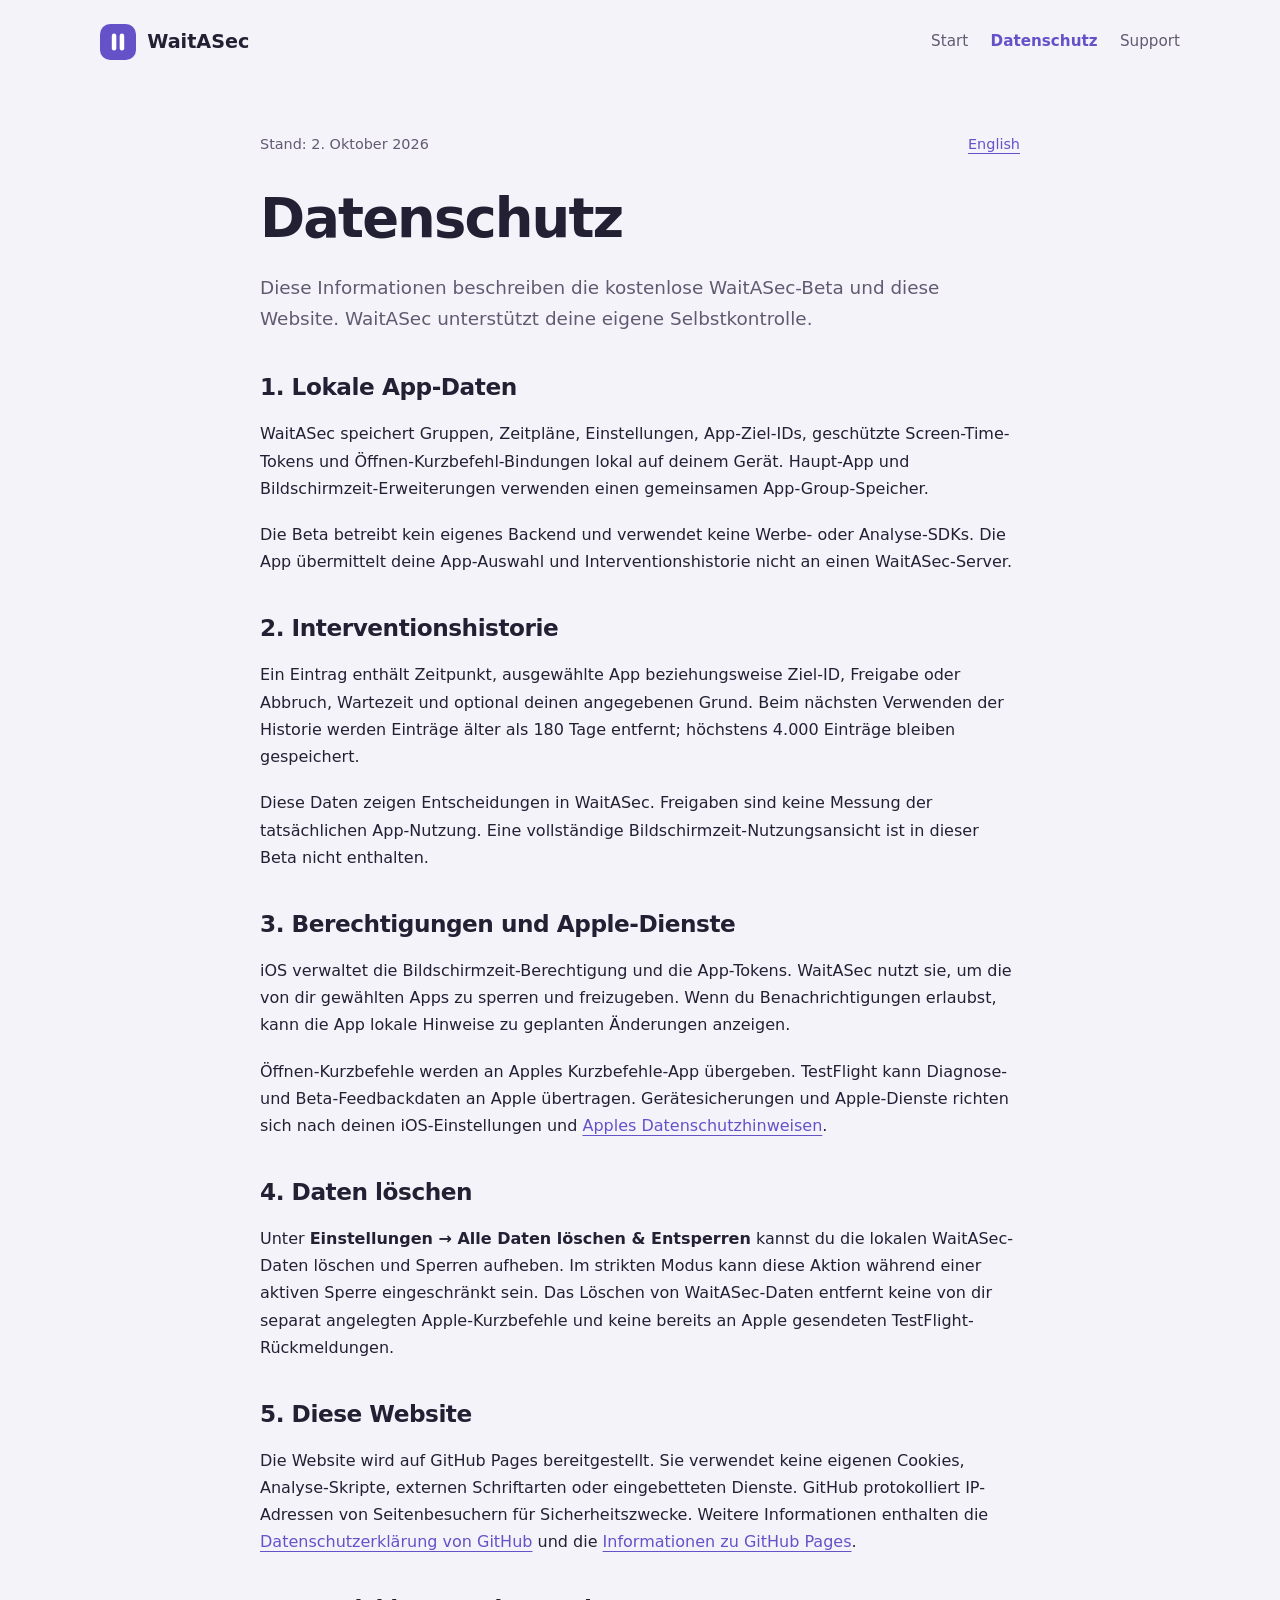
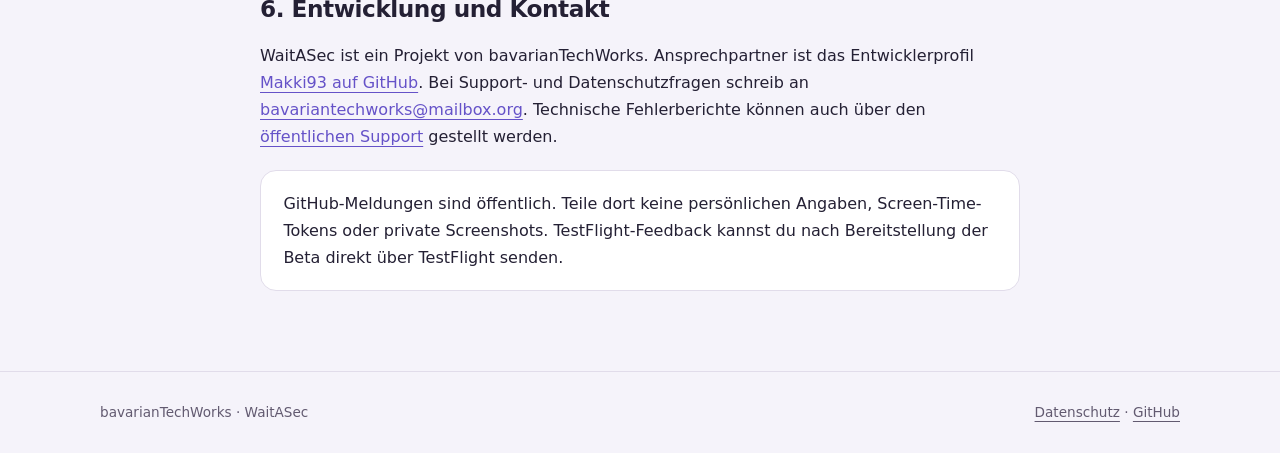
==== privacy/index.html @ 12e929c7 "Publish WaitASec website and bilingual privacy information" ====
<!doctype html><html lang="de"><head><meta charset="utf-8"><meta name="viewport" content="width=device-width,initial-scale=1"><meta name="description" content="Datenschutz der WaitASec-Beta: lokale Daten, Interventionshistorie, Apple-Dienste und GitHub Pages."><meta name="theme-color" content="#6552c8"><title>WaitASec — Datenschutz</title><link rel="icon" href="../icon.svg" type="image/svg+xml"><link rel="stylesheet" href="../style.css"></head><body><a class="skip" href="#main">Zum Inhalt</a><header class="container header"><a class="brand" href="../"><img src="../icon.svg" alt="" width="36" height="36">WaitASec</a><nav aria-label="Hauptnavigation"><a href="../">Start</a><a href="./" aria-current="page">Datenschutz</a><a href="../#support">Support</a></nav></header><main id="main" class="container document"><div class="meta"><span>Stand: 2. Oktober 2026</span><a href="en/" lang="en" hreflang="en">English</a></div><h1>Datenschutz</h1><p class="intro">Diese Informationen beschreiben die kostenlose WaitASec-Beta und diese Website. WaitASec unterstützt deine eigene Selbstkontrolle.</p><h2>1. Lokale App-Daten</h2><p>WaitASec speichert Gruppen, Zeitpläne, Einstellungen, App-Ziel-IDs, geschützte Screen-Time-Tokens und Öffnen-Kurzbefehl-Bindungen lokal auf deinem Gerät. Haupt-App und Bildschirmzeit-Erweiterungen verwenden einen gemeinsamen App-Group-Speicher.</p><p>Die Beta betreibt kein eigenes Backend und verwendet keine Werbe- oder Analyse-SDKs. Die App übermittelt deine App-Auswahl und Interventionshistorie nicht an einen WaitASec-Server.</p><h2>2. Interventionshistorie</h2><p>Ein Eintrag enthält Zeitpunkt, ausgewählte App beziehungsweise Ziel-ID, Freigabe oder Abbruch, Wartezeit und optional deinen angegebenen Grund. Beim nächsten Verwenden der Historie werden Einträge älter als 180 Tage entfernt; höchstens 4.000 Einträge bleiben gespeichert.</p><p>Diese Daten zeigen Entscheidungen in WaitASec. Freigaben sind keine Messung der tatsächlichen App-Nutzung. Eine vollständige Bildschirmzeit-Nutzungsansicht ist in dieser Beta nicht enthalten.</p><h2>3. Berechtigungen und Apple-Dienste</h2><p>iOS verwaltet die Bildschirmzeit-Berechtigung und die App-Tokens. WaitASec nutzt sie, um die von dir gewählten Apps zu sperren und freizugeben. Wenn du Benachrichtigungen erlaubst, kann die App lokale Hinweise zu geplanten Änderungen anzeigen.</p><p>Öffnen-Kurzbefehle werden an Apples Kurzbefehle-App übergeben. TestFlight kann Diagnose- und Beta-Feedbackdaten an Apple übertragen. Gerätesicherungen und Apple-Dienste richten sich nach deinen iOS-Einstellungen und <a href="https://www.apple.com/legal/privacy/de-ww/">Apples Datenschutzhinweisen</a>.</p><h2>4. Daten löschen</h2><p>Unter <strong>Einstellungen → Alle Daten löschen &amp; Entsperren</strong> kannst du die lokalen WaitASec-Daten löschen und Sperren aufheben. Im strikten Modus kann diese Aktion während einer aktiven Sperre eingeschränkt sein. Das Löschen von WaitASec-Daten entfernt keine von dir separat angelegten Apple-Kurzbefehle und keine bereits an Apple gesendeten TestFlight-Rückmeldungen.</p><h2>5. Diese Website</h2><p>Die Website wird auf GitHub Pages bereitgestellt. Sie verwendet keine eigenen Cookies, Analyse-Skripte, externen Schriftarten oder eingebetteten Dienste. GitHub protokolliert IP-Adressen von Seitenbesuchern für Sicherheitszwecke. Weitere Informationen enthalten die <a href="https://docs.github.com/en/site-policy/privacy-policies/github-general-privacy-statement">Datenschutzerklärung von GitHub</a> und die <a href="https://docs.github.com/en/pages/getting-started-with-github-pages/what-is-github-pages">Informationen zu GitHub Pages</a>.</p><h2>6. Entwicklung und Kontakt</h2><p>WaitASec ist ein Projekt von bavarianTechWorks. Ansprechpartner ist das Entwicklerprofil <a href="https://github.com/Makki93">Makki93 auf GitHub</a>. Bei Support- und Datenschutzfragen schreib an <a href="mailto:bavariantechworks@mailbox.org">bavariantechworks@mailbox.org</a>. Technische Fehlerberichte können auch über den <a href="https://github.com/Makki93/WaitASec-Info/issues">öffentlichen Support</a> gestellt werden.</p><div class="notice"><p>GitHub-Meldungen sind öffentlich. Teile dort keine persönlichen Angaben, Screen-Time-Tokens oder private Screenshots. TestFlight-Feedback kannst du nach Bereitstellung der Beta direkt über TestFlight senden.</p></div></main><footer><div class="container footer"><p>bavarianTechWorks · WaitASec</p><div><a href="../privacy/">Datenschutz</a> · <a href="https://github.com/Makki93/WaitASec-Info">GitHub</a></div></div></footer></body></html>
---- style.css ----
:root {color-scheme:light dark;--bg:#f5f3fa;--surface:#fff;--ink:#242034;--muted:#625a70;--accent:#6552c8;--line:#e1dcea;--mint:#337b65;--wash:#ede8fa;--mintwash:#e6f3ee;--shadow:0 24px 70px #3e2c7010;font-family:ui-sans-serif,system-ui,-apple-system,BlinkMacSystemFont,"Segoe UI",sans-serif}
*{box-sizing:border-box}html{scroll-padding-top:2rem}body{margin:0;background:var(--bg);color:var(--ink);font-size:1rem;line-height:1.7}a{color:var(--accent);text-underline-offset:4px}a:hover{text-decoration-thickness:2px}a:focus-visible,summary:focus-visible{outline:3px solid var(--mint);outline-offset:5px;border-radius:4px}h1,h2,h3,p{margin-top:0}h1,h2,h3{line-height:1.15;letter-spacing:-.035em}h1{font-size:clamp(2.7rem,6vw,4.8rem);font-weight:750;margin-bottom:1.3rem}h2{font-size:clamp(1.8rem,3.5vw,2.5rem)}h3{font-size:1.3rem}p{margin-bottom:1.2rem}.container{width:min(1080px,100% - 3rem);margin-inline:auto}.skip{position:absolute;left:1rem;top:-5rem;background:var(--surface);padding:.6rem 1rem;z-index:10}.skip:focus{top:1rem}.header{display:flex;align-items:center;justify-content:space-between;gap:1rem;padding-block:1.5rem}.brand{display:flex;align-items:center;gap:.7rem;text-decoration:none;color:var(--ink);font-size:1.2rem;font-weight:750}.brand img{width:36px;height:36px}nav{display:flex;flex-wrap:wrap;gap:1.4rem}nav a{font-size:.95rem;color:var(--muted);text-decoration:none}nav a[aria-current=page]{color:var(--accent);font-weight:650}.hero{display:grid;grid-template-columns:1.2fr 1fr;gap:4rem;align-items:center;padding-block:4rem 5rem}.eyebrow{display:inline-flex;align-items:center;gap:.5rem;color:var(--mint);font-size:.82rem;font-weight:650;letter-spacing:.07em;text-transform:uppercase;margin-bottom:1.4rem}.eyebrow:before{content:"";width:7px;height:7px;background:currentColor;border-radius:50%}.lead{font-size:1.15rem;color:var(--muted);max-width:36rem}.actions{display:flex;gap:.8rem;flex-wrap:wrap;margin-top:1.8rem}.button{display:inline-flex;align-items:center;justify-content:center;min-height:48px;padding:.65rem 1.2rem;text-decoration:none;font-weight:650;border-radius:14px;background:var(--accent);color:var(--surface);border:1px solid var(--accent)}.button.secondary{background:var(--surface);color:var(--ink);border-color:var(--line)}.art{position:relative;aspect-ratio:1;background:radial-gradient(ellipse at 70% 25%,var(--mintwash),transparent 60%),radial-gradient(ellipse at 30% 70%,var(--wash),transparent 70%);display:grid;place-items:center;border-radius:42%}.orb{position:relative;display:grid;place-items:center;width:68%;aspect-ratio:1;border:1px solid var(--line);border-radius:50%;background:var(--surface);box-shadow:var(--shadow)}.orb:before,.orb:after{content:"";position:absolute;inset:-16%;border:1px solid var(--line);border-radius:50%}.orb:after{inset:-30%;opacity:.5}.pause{display:flex;gap:17px}.pause span{width:18px;height:80px;border-radius:12px;background:linear-gradient(var(--mint),var(--accent))}.grid{display:grid;grid-template-columns:repeat(3,1fr);gap:1rem}.card{background:var(--surface);border:1px solid var(--line);padding:1.8rem;border-radius:24px}.card p{color:var(--muted);margin:0}.number{display:inline-grid;place-items:center;width:36px;height:36px;background:var(--wash);color:var(--accent);border-radius:11px;font-weight:650;margin-bottom:1.3rem}.section{padding-block:3rem}.beta{display:grid;grid-template-columns:1fr 1.3fr;gap:3rem;padding:2.5rem;background:var(--mintwash);border-radius:28px}.beta h2{margin:0}.beta p:last-child{margin:0}.support{border-top:1px solid var(--line);display:grid;grid-template-columns:1fr 1.3fr;gap:3rem}.small{font-size:.9rem;color:var(--muted)}footer{border-top:1px solid var(--line);padding-block:1.8rem;margin-top:2rem}.footer{display:flex;justify-content:space-between;gap:1rem;flex-wrap:wrap;color:var(--muted);font-size:.85rem}.footer p{margin:0}.footer a{color:var(--muted)}.document{max-width:760px;padding-block:3rem}.document h1{font-size:clamp(2.3rem,5vw,3.4rem)}.document h2{font-size:1.45rem;margin-top:2.5rem;letter-spacing:-.02em}.document .intro{font-size:1.15rem;color:var(--muted)}.document ul{padding-left:1.4rem}.document li{margin-block:.4rem}.document .meta{display:flex;justify-content:space-between;gap:1rem;flex-wrap:wrap;margin-bottom:2rem;color:var(--muted);font-size:.9rem}.document .notice{padding:1.2rem 1.4rem;background:var(--surface);border:1px solid var(--line);border-radius:16px}.document .notice p:last-child{margin:0}
@media(prefers-color-scheme:dark){:root{--bg:#12111a;--surface:#211f2b;--ink:#f5f2fa;--muted:#c1b8ce;--accent:#b5a7ff;--line:#413b50;--mint:#8dcab7;--wash:#332a4f;--mintwash:#1e332b;--shadow:0 24px 70px #0003}.button{color:#211f2b}.button.secondary{color:var(--ink)}}
@media(max-width:700px){.container{width:calc(100% - 2rem)}.header{align-items:flex-start}nav{gap:.75rem}.hero{grid-template-columns:1fr;gap:1rem;padding-block:2.5rem}.art{width:65%;max-width:320px;margin-inline:auto}.pause span{height:55px;width:13px}.pause{gap:12px}.grid,.beta,.support{grid-template-columns:1fr}.beta,.support{gap:1rem}.beta{padding:1.5rem}.section{padding-block:2rem}.card{padding:1.5rem}.document{padding-block:2rem}}
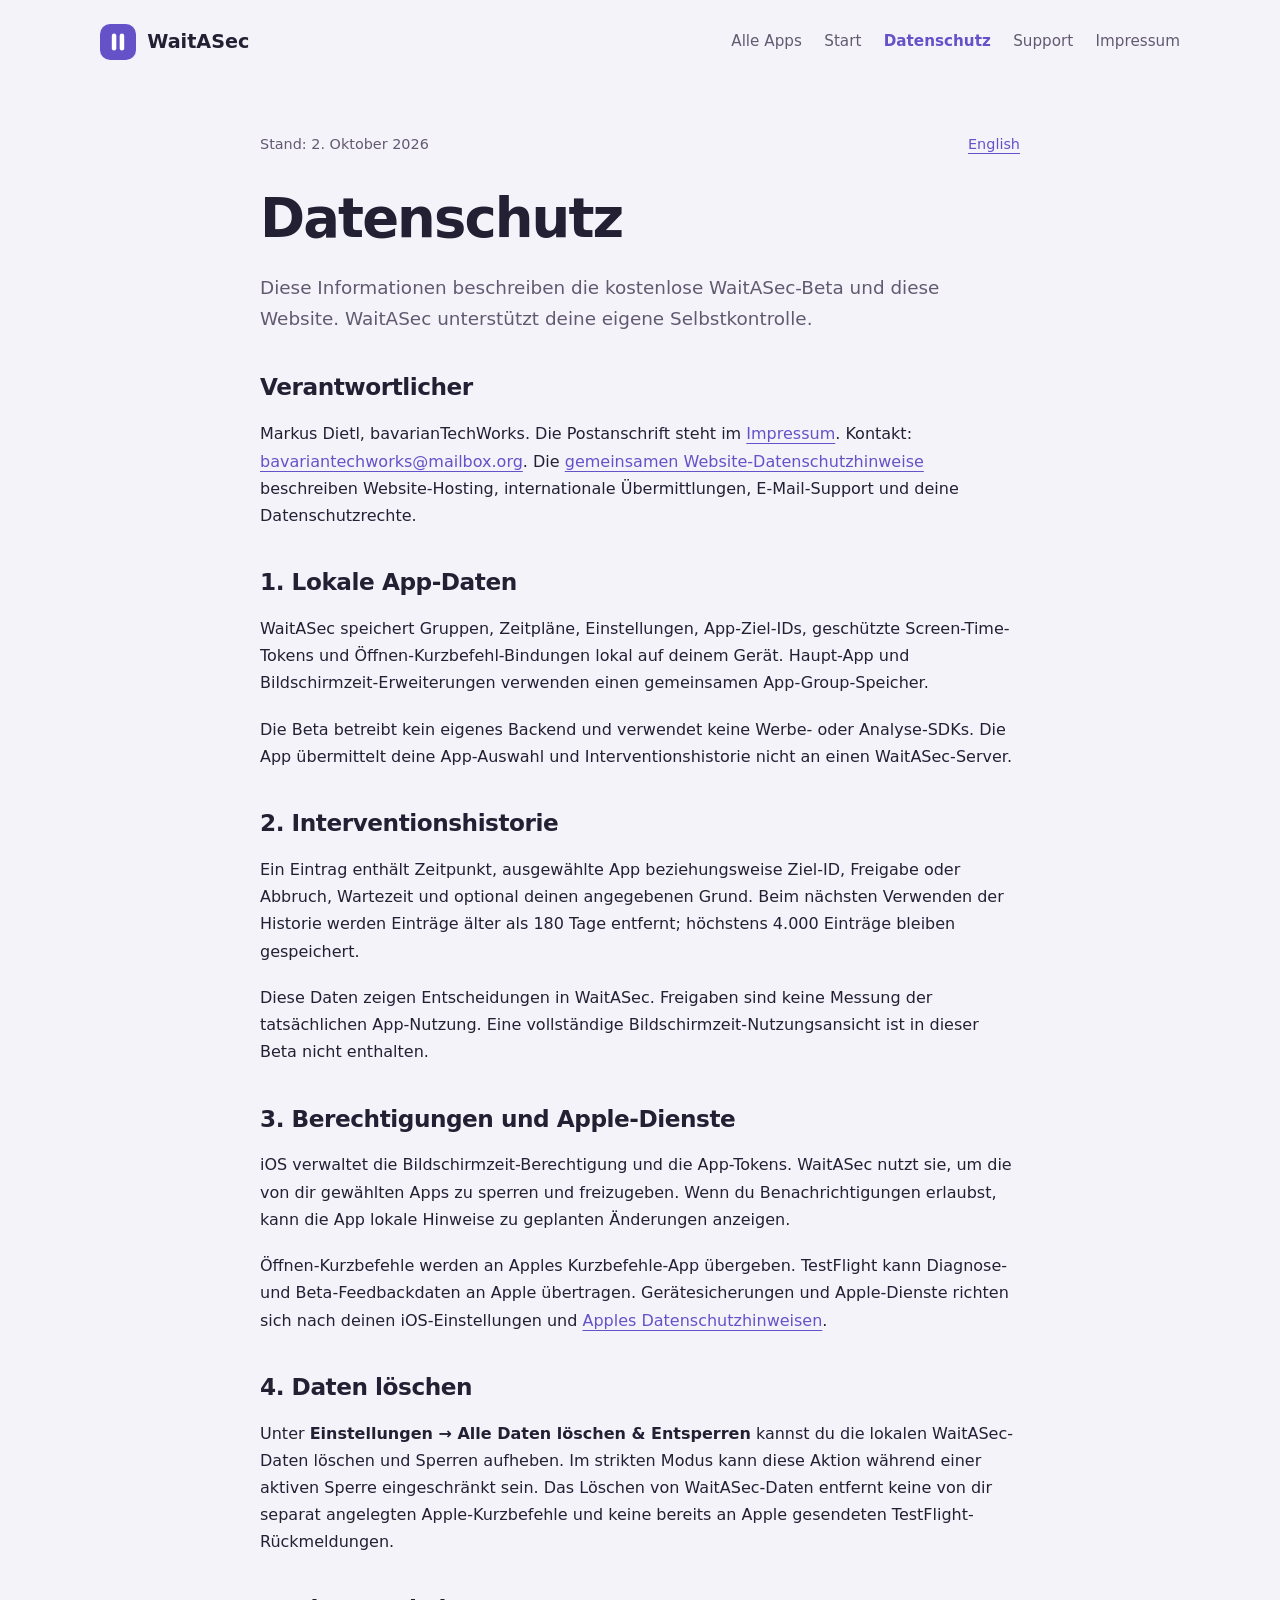
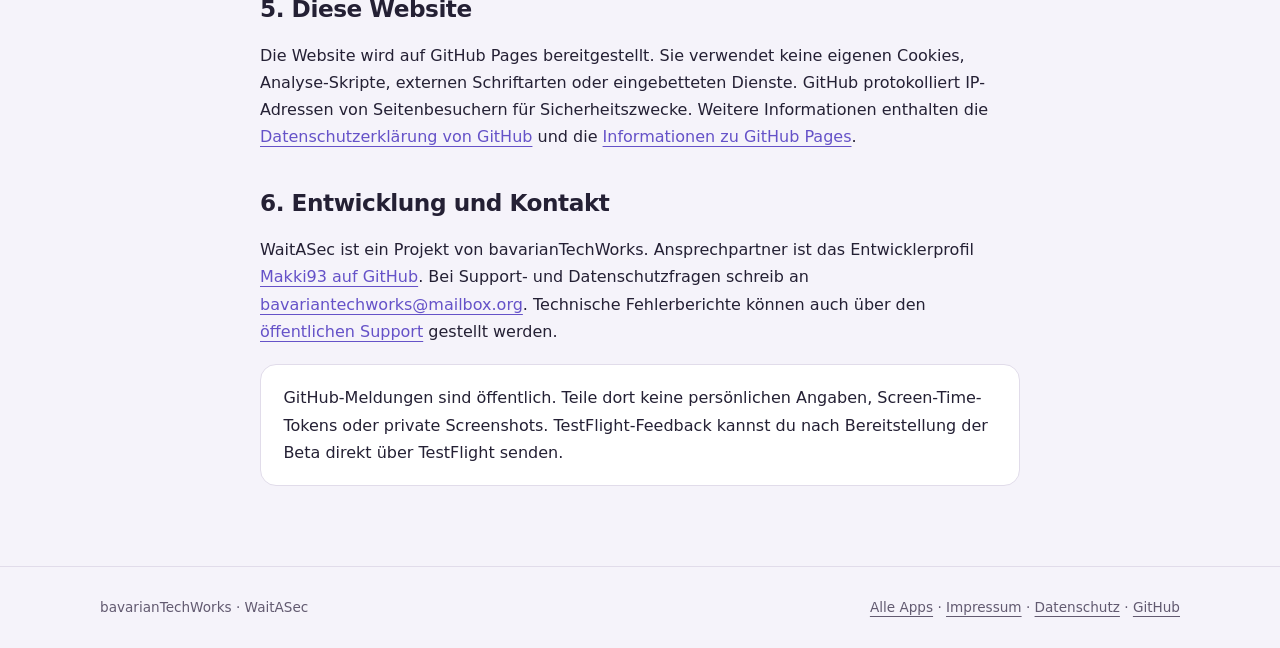
==== commit dc38d264: "Connect WaitASec to shared app website" ====
--- a/privacy/index.html
+++ b/privacy/index.html
@@ -1 +1,140 @@
-<!doctype html><html lang="de"><head><meta charset="utf-8"><meta name="viewport" content="width=device-width,initial-scale=1"><meta name="description" content="Datenschutz der WaitASec-Beta: lokale Daten, Interventionshistorie, Apple-Dienste und GitHub Pages."><meta name="theme-color" content="#6552c8"><title>WaitASec — Datenschutz</title><link rel="icon" href="../icon.svg" type="image/svg+xml"><link rel="stylesheet" href="../style.css"></head><body><a class="skip" href="#main">Zum Inhalt</a><header class="container header"><a class="brand" href="../"><img src="../icon.svg" alt="" width="36" height="36">WaitASec</a><nav aria-label="Hauptnavigation"><a href="../">Start</a><a href="./" aria-current="page">Datenschutz</a><a href="../#support">Support</a></nav></header><main id="main" class="container document"><div class="meta"><span>Stand: 2. Oktober 2026</span><a href="en/" lang="en" hreflang="en">English</a></div><h1>Datenschutz</h1><p class="intro">Diese Informationen beschreiben die kostenlose WaitASec-Beta und diese Website. WaitASec unterstützt deine eigene Selbstkontrolle.</p><h2>1. Lokale App-Daten</h2><p>WaitASec speichert Gruppen, Zeitpläne, Einstellungen, App-Ziel-IDs, geschützte Screen-Time-Tokens und Öffnen-Kurzbefehl-Bindungen lokal auf deinem Gerät. Haupt-App und Bildschirmzeit-Erweiterungen verwenden einen gemeinsamen App-Group-Speicher.</p><p>Die Beta betreibt kein eigenes Backend und verwendet keine Werbe- oder Analyse-SDKs. Die App übermittelt deine App-Auswahl und Interventionshistorie nicht an einen WaitASec-Server.</p><h2>2. Interventionshistorie</h2><p>Ein Eintrag enthält Zeitpunkt, ausgewählte App beziehungsweise Ziel-ID, Freigabe oder Abbruch, Wartezeit und optional deinen angegebenen Grund. Beim nächsten Verwenden der Historie werden Einträge älter als 180 Tage entfernt; höchstens 4.000 Einträge bleiben gespeichert.</p><p>Diese Daten zeigen Entscheidungen in WaitASec. Freigaben sind keine Messung der tatsächlichen App-Nutzung. Eine vollständige Bildschirmzeit-Nutzungsansicht ist in dieser Beta nicht enthalten.</p><h2>3. Berechtigungen und Apple-Dienste</h2><p>iOS verwaltet die Bildschirmzeit-Berechtigung und die App-Tokens. WaitASec nutzt sie, um die von dir gewählten Apps zu sperren und freizugeben. Wenn du Benachrichtigungen erlaubst, kann die App lokale Hinweise zu geplanten Änderungen anzeigen.</p><p>Öffnen-Kurzbefehle werden an Apples Kurzbefehle-App übergeben. TestFlight kann Diagnose- und Beta-Feedbackdaten an Apple übertragen. Gerätesicherungen und Apple-Dienste richten sich nach deinen iOS-Einstellungen und <a href="https://www.apple.com/legal/privacy/de-ww/">Apples Datenschutzhinweisen</a>.</p><h2>4. Daten löschen</h2><p>Unter <strong>Einstellungen → Alle Daten löschen &amp; Entsperren</strong> kannst du die lokalen WaitASec-Daten löschen und Sperren aufheben. Im strikten Modus kann diese Aktion während einer aktiven Sperre eingeschränkt sein. Das Löschen von WaitASec-Daten entfernt keine von dir separat angelegten Apple-Kurzbefehle und keine bereits an Apple gesendeten TestFlight-Rückmeldungen.</p><h2>5. Diese Website</h2><p>Die Website wird auf GitHub Pages bereitgestellt. Sie verwendet keine eigenen Cookies, Analyse-Skripte, externen Schriftarten oder eingebetteten Dienste. GitHub protokolliert IP-Adressen von Seitenbesuchern für Sicherheitszwecke. Weitere Informationen enthalten die <a href="https://docs.github.com/en/site-policy/privacy-policies/github-general-privacy-statement">Datenschutzerklärung von GitHub</a> und die <a href="https://docs.github.com/en/pages/getting-started-with-github-pages/what-is-github-pages">Informationen zu GitHub Pages</a>.</p><h2>6. Entwicklung und Kontakt</h2><p>WaitASec ist ein Projekt von bavarianTechWorks. Ansprechpartner ist das Entwicklerprofil <a href="https://github.com/Makki93">Makki93 auf GitHub</a>. Bei Support- und Datenschutzfragen schreib an <a href="mailto:bavariantechworks@mailbox.org">bavariantechworks@mailbox.org</a>. Technische Fehlerberichte können auch über den <a href="https://github.com/Makki93/WaitASec-Info/issues">öffentlichen Support</a> gestellt werden.</p><div class="notice"><p>GitHub-Meldungen sind öffentlich. Teile dort keine persönlichen Angaben, Screen-Time-Tokens oder private Screenshots. TestFlight-Feedback kannst du nach Bereitstellung der Beta direkt über TestFlight senden.</p></div></main><footer><div class="container footer"><p>bavarianTechWorks · WaitASec</p><div><a href="../privacy/">Datenschutz</a> · <a href="https://github.com/Makki93/WaitASec-Info">GitHub</a></div></div></footer></body></html>+<!doctype html>
+<html lang="de">
+  <head>
+    <meta charset="utf-8" />
+    <meta name="viewport" content="width=device-width,initial-scale=1" />
+    <meta
+      name="description"
+      content="Datenschutz der WaitASec-Beta: lokale Daten, Interventionshistorie, Apple-Dienste und GitHub Pages."
+    />
+    <meta name="theme-color" content="#6552c8" />
+    <title>WaitASec — Datenschutz</title>
+    <link rel="icon" href="../icon.svg" type="image/svg+xml" />
+    <link rel="stylesheet" href="../style.css?v=20261002-2" />
+  </head>
+  <body>
+    <a class="skip" href="#main">Zum Inhalt</a>
+    <header class="container header">
+      <a class="brand" href="../"
+        ><img src="../icon.svg" alt="" width="36" height="36" />WaitASec</a
+      >
+      <nav aria-label="Hauptnavigation">
+        <a href="https://makki93.github.io/">Alle Apps</a>
+        <a href="../">Start</a><a href="./" aria-current="page">Datenschutz</a
+        ><a href="../#support">Support</a>
+      <a href="https://makki93.github.io/impressum.html">Impressum</a>
+      </nav>
+    </header>
+    <main id="main" class="container document">
+      <div class="meta">
+        <span>Stand: 2. Oktober 2026</span
+        ><a href="en/" lang="en" hreflang="en">English</a>
+      </div>
+      <h1>Datenschutz</h1>
+      <p class="intro">
+        Diese Informationen beschreiben die kostenlose WaitASec-Beta und diese
+        Website. WaitASec unterstützt deine eigene Selbstkontrolle.
+      </p>
+      <h2>Verantwortlicher</h2><p>Markus Dietl, bavarianTechWorks. Die Postanschrift steht im <a href="https://makki93.github.io/impressum.html">Impressum</a>. Kontakt: <a href="mailto:bavariantechworks@mailbox.org">bavariantechworks@mailbox.org</a>. Die <a href="https://makki93.github.io/privacy.html">gemeinsamen Website-Datenschutzhinweise</a> beschreiben Website-Hosting, internationale Übermittlungen, E-Mail-Support und deine Datenschutzrechte.</p>
+      <h2>1. Lokale App-Daten</h2>
+      <p>
+        WaitASec speichert Gruppen, Zeitpläne, Einstellungen, App-Ziel-IDs,
+        geschützte Screen-Time-Tokens und Öffnen-Kurzbefehl-Bindungen lokal auf
+        deinem Gerät. Haupt-App und Bildschirmzeit-Erweiterungen verwenden einen
+        gemeinsamen App-Group-Speicher.
+      </p>
+      <p>
+        Die Beta betreibt kein eigenes Backend und verwendet keine Werbe- oder
+        Analyse-SDKs. Die App übermittelt deine App-Auswahl und
+        Interventionshistorie nicht an einen WaitASec-Server.
+      </p>
+      <h2>2. Interventionshistorie</h2>
+      <p>
+        Ein Eintrag enthält Zeitpunkt, ausgewählte App beziehungsweise Ziel-ID,
+        Freigabe oder Abbruch, Wartezeit und optional deinen angegebenen Grund.
+        Beim nächsten Verwenden der Historie werden Einträge älter als 180 Tage
+        entfernt; höchstens 4.000 Einträge bleiben gespeichert.
+      </p>
+      <p>
+        Diese Daten zeigen Entscheidungen in WaitASec. Freigaben sind keine
+        Messung der tatsächlichen App-Nutzung. Eine vollständige
+        Bildschirmzeit-Nutzungsansicht ist in dieser Beta nicht enthalten.
+      </p>
+      <h2>3. Berechtigungen und Apple-Dienste</h2>
+      <p>
+        iOS verwaltet die Bildschirmzeit-Berechtigung und die App-Tokens.
+        WaitASec nutzt sie, um die von dir gewählten Apps zu sperren und
+        freizugeben. Wenn du Benachrichtigungen erlaubst, kann die App lokale
+        Hinweise zu geplanten Änderungen anzeigen.
+      </p>
+      <p>
+        Öffnen-Kurzbefehle werden an Apples Kurzbefehle-App übergeben.
+        TestFlight kann Diagnose- und Beta-Feedbackdaten an Apple übertragen.
+        Gerätesicherungen und Apple-Dienste richten sich nach deinen
+        iOS-Einstellungen und
+        <a href="https://www.apple.com/legal/privacy/de-ww/"
+          >Apples Datenschutzhinweisen</a
+        >.
+      </p>
+      <h2>4. Daten löschen</h2>
+      <p>
+        Unter
+        <strong>Einstellungen → Alle Daten löschen &amp; Entsperren</strong>
+        kannst du die lokalen WaitASec-Daten löschen und Sperren aufheben. Im
+        strikten Modus kann diese Aktion während einer aktiven Sperre
+        eingeschränkt sein. Das Löschen von WaitASec-Daten entfernt keine von
+        dir separat angelegten Apple-Kurzbefehle und keine bereits an Apple
+        gesendeten TestFlight-Rückmeldungen.
+      </p>
+      <h2>5. Diese Website</h2>
+      <p>
+        Die Website wird auf GitHub Pages bereitgestellt. Sie verwendet keine
+        eigenen Cookies, Analyse-Skripte, externen Schriftarten oder
+        eingebetteten Dienste. GitHub protokolliert IP-Adressen von
+        Seitenbesuchern für Sicherheitszwecke. Weitere Informationen enthalten
+        die
+        <a
+          href="https://docs.github.com/en/site-policy/privacy-policies/github-general-privacy-statement"
+          >Datenschutzerklärung von GitHub</a
+        >
+        und die
+        <a
+          href="https://docs.github.com/en/pages/getting-started-with-github-pages/what-is-github-pages"
+          >Informationen zu GitHub Pages</a
+        >.
+      </p>
+      <h2>6. Entwicklung und Kontakt</h2>
+      <p>
+        WaitASec ist ein Projekt von bavarianTechWorks. Ansprechpartner ist das
+        Entwicklerprofil
+        <a href="https://github.com/Makki93">Makki93 auf GitHub</a>. Bei
+        Support- und Datenschutzfragen schreib an
+        <a href="mailto:bavariantechworks@mailbox.org"
+          >bavariantechworks@mailbox.org</a
+        >. Technische Fehlerberichte können auch über den
+        <a href="https://github.com/Makki93/WaitASec-Info/issues"
+          >öffentlichen Support</a
+        >
+        gestellt werden.
+      </p>
+      <div class="notice">
+        <p>
+          GitHub-Meldungen sind öffentlich. Teile dort keine persönlichen
+          Angaben, Screen-Time-Tokens oder private Screenshots.
+          TestFlight-Feedback kannst du nach Bereitstellung der Beta direkt über
+          TestFlight senden.
+        </p>
+      </div>
+    </main>
+    <footer>
+      <div class="container footer">
+        <p>bavarianTechWorks · WaitASec</p>
+        <div>
+          <a href="https://makki93.github.io/">Alle Apps</a> · <a href="https://makki93.github.io/impressum.html">Impressum</a> ·
+          <a href="../privacy/">Datenschutz</a> ·
+          <a href="https://github.com/Makki93/WaitASec-Info">GitHub</a>
+        </div>
+      </div>
+    </footer>
+  </body>
+</html>
--- a/style.css
+++ b/style.css
@@ -1,5 +1,405 @@
-
-:root {color-scheme:light dark;--bg:#f5f3fa;--surface:#fff;--ink:#242034;--muted:#625a70;--accent:#6552c8;--line:#e1dcea;--mint:#337b65;--wash:#ede8fa;--mintwash:#e6f3ee;--shadow:0 24px 70px #3e2c7010;font-family:ui-sans-serif,system-ui,-apple-system,BlinkMacSystemFont,"Segoe UI",sans-serif}
-*{box-sizing:border-box}html{scroll-padding-top:2rem}body{margin:0;background:var(--bg);color:var(--ink);font-size:1rem;line-height:1.7}a{color:var(--accent);text-underline-offset:4px}a:hover{text-decoration-thickness:2px}a:focus-visible,summary:focus-visible{outline:3px solid var(--mint);outline-offset:5px;border-radius:4px}h1,h2,h3,p{margin-top:0}h1,h2,h3{line-height:1.15;letter-spacing:-.035em}h1{font-size:clamp(2.7rem,6vw,4.8rem);font-weight:750;margin-bottom:1.3rem}h2{font-size:clamp(1.8rem,3.5vw,2.5rem)}h3{font-size:1.3rem}p{margin-bottom:1.2rem}.container{width:min(1080px,100% - 3rem);margin-inline:auto}.skip{position:absolute;left:1rem;top:-5rem;background:var(--surface);padding:.6rem 1rem;z-index:10}.skip:focus{top:1rem}.header{display:flex;align-items:center;justify-content:space-between;gap:1rem;padding-block:1.5rem}.brand{display:flex;align-items:center;gap:.7rem;text-decoration:none;color:var(--ink);font-size:1.2rem;font-weight:750}.brand img{width:36px;height:36px}nav{display:flex;flex-wrap:wrap;gap:1.4rem}nav a{font-size:.95rem;color:var(--muted);text-decoration:none}nav a[aria-current=page]{color:var(--accent);font-weight:650}.hero{display:grid;grid-template-columns:1.2fr 1fr;gap:4rem;align-items:center;padding-block:4rem 5rem}.eyebrow{display:inline-flex;align-items:center;gap:.5rem;color:var(--mint);font-size:.82rem;font-weight:650;letter-spacing:.07em;text-transform:uppercase;margin-bottom:1.4rem}.eyebrow:before{content:"";width:7px;height:7px;background:currentColor;border-radius:50%}.lead{font-size:1.15rem;color:var(--muted);max-width:36rem}.actions{display:flex;gap:.8rem;flex-wrap:wrap;margin-top:1.8rem}.button{display:inline-flex;align-items:center;justify-content:center;min-height:48px;padding:.65rem 1.2rem;text-decoration:none;font-weight:650;border-radius:14px;background:var(--accent);color:var(--surface);border:1px solid var(--accent)}.button.secondary{background:var(--surface);color:var(--ink);border-color:var(--line)}.art{position:relative;aspect-ratio:1;background:radial-gradient(ellipse at 70% 25%,var(--mintwash),transparent 60%),radial-gradient(ellipse at 30% 70%,var(--wash),transparent 70%);display:grid;place-items:center;border-radius:42%}.orb{position:relative;display:grid;place-items:center;width:68%;aspect-ratio:1;border:1px solid var(--line);border-radius:50%;background:var(--surface);box-shadow:var(--shadow)}.orb:before,.orb:after{content:"";position:absolute;inset:-16%;border:1px solid var(--line);border-radius:50%}.orb:after{inset:-30%;opacity:.5}.pause{display:flex;gap:17px}.pause span{width:18px;height:80px;border-radius:12px;background:linear-gradient(var(--mint),var(--accent))}.grid{display:grid;grid-template-columns:repeat(3,1fr);gap:1rem}.card{background:var(--surface);border:1px solid var(--line);padding:1.8rem;border-radius:24px}.card p{color:var(--muted);margin:0}.number{display:inline-grid;place-items:center;width:36px;height:36px;background:var(--wash);color:var(--accent);border-radius:11px;font-weight:650;margin-bottom:1.3rem}.section{padding-block:3rem}.beta{display:grid;grid-template-columns:1fr 1.3fr;gap:3rem;padding:2.5rem;background:var(--mintwash);border-radius:28px}.beta h2{margin:0}.beta p:last-child{margin:0}.support{border-top:1px solid var(--line);display:grid;grid-template-columns:1fr 1.3fr;gap:3rem}.small{font-size:.9rem;color:var(--muted)}footer{border-top:1px solid var(--line);padding-block:1.8rem;margin-top:2rem}.footer{display:flex;justify-content:space-between;gap:1rem;flex-wrap:wrap;color:var(--muted);font-size:.85rem}.footer p{margin:0}.footer a{color:var(--muted)}.document{max-width:760px;padding-block:3rem}.document h1{font-size:clamp(2.3rem,5vw,3.4rem)}.document h2{font-size:1.45rem;margin-top:2.5rem;letter-spacing:-.02em}.document .intro{font-size:1.15rem;color:var(--muted)}.document ul{padding-left:1.4rem}.document li{margin-block:.4rem}.document .meta{display:flex;justify-content:space-between;gap:1rem;flex-wrap:wrap;margin-bottom:2rem;color:var(--muted);font-size:.9rem}.document .notice{padding:1.2rem 1.4rem;background:var(--surface);border:1px solid var(--line);border-radius:16px}.document .notice p:last-child{margin:0}
-@media(prefers-color-scheme:dark){:root{--bg:#12111a;--surface:#211f2b;--ink:#f5f2fa;--muted:#c1b8ce;--accent:#b5a7ff;--line:#413b50;--mint:#8dcab7;--wash:#332a4f;--mintwash:#1e332b;--shadow:0 24px 70px #0003}.button{color:#211f2b}.button.secondary{color:var(--ink)}}
-@media(max-width:700px){.container{width:calc(100% - 2rem)}.header{align-items:flex-start}nav{gap:.75rem}.hero{grid-template-columns:1fr;gap:1rem;padding-block:2.5rem}.art{width:65%;max-width:320px;margin-inline:auto}.pause span{height:55px;width:13px}.pause{gap:12px}.grid,.beta,.support{grid-template-columns:1fr}.beta,.support{gap:1rem}.beta{padding:1.5rem}.section{padding-block:2rem}.card{padding:1.5rem}.document{padding-block:2rem}}
+:root {
+  color-scheme: light dark;
+  --bg: #f5f3fa;
+  --surface: #fff;
+  --ink: #242034;
+  --muted: #625a70;
+  --accent: #6552c8;
+  --line: #e1dcea;
+  --mint: #337b65;
+  --wash: #ede8fa;
+  --mintwash: #e6f3ee;
+  --shadow: 0 24px 70px #3e2c7010;
+  font-family:
+    ui-sans-serif,
+    system-ui,
+    -apple-system,
+    BlinkMacSystemFont,
+    "Segoe UI",
+    sans-serif;
+}
+* {
+  box-sizing: border-box;
+}
+html {
+  scroll-padding-top: 2rem;
+}
+body {
+  margin: 0;
+  background: var(--bg);
+  color: var(--ink);
+  font-size: 1rem;
+  line-height: 1.7;
+}
+a {
+  color: var(--accent);
+  text-underline-offset: 4px;
+}
+a:hover {
+  text-decoration-thickness: 2px;
+}
+a:focus-visible,
+summary:focus-visible {
+  outline: 3px solid var(--mint);
+  outline-offset: 5px;
+  border-radius: 4px;
+}
+h1,
+h2,
+h3,
+p {
+  margin-top: 0;
+}
+h1,
+h2,
+h3 {
+  line-height: 1.15;
+  letter-spacing: -0.035em;
+}
+h1 {
+  font-size: clamp(2.7rem, 6vw, 4.8rem);
+  font-weight: 750;
+  margin-bottom: 1.3rem;
+}
+h2 {
+  font-size: clamp(1.8rem, 3.5vw, 2.5rem);
+}
+h3 {
+  font-size: 1.3rem;
+}
+p {
+  margin-bottom: 1.2rem;
+}
+.container {
+  width: min(1080px, 100% - 3rem);
+  margin-inline: auto;
+}
+.skip {
+  position: absolute;
+  left: 1rem;
+  top: -5rem;
+  background: var(--surface);
+  padding: 0.6rem 1rem;
+  z-index: 10;
+}
+.skip:focus {
+  top: 1rem;
+}
+.header {
+  display: flex;
+  flex-wrap: wrap;
+  align-items: center;
+  justify-content: space-between;
+  gap: 1rem;
+  padding-block: 1.5rem;
+}
+.brand {
+  display: flex;
+  align-items: center;
+  gap: 0.7rem;
+  text-decoration: none;
+  color: var(--ink);
+  font-size: 1.2rem;
+  font-weight: 750;
+}
+.brand img {
+  width: 36px;
+  height: 36px;
+}
+nav {
+  display: flex;
+  flex-wrap: wrap;
+  gap: 1.4rem;
+}
+nav a {
+  font-size: 0.95rem;
+  color: var(--muted);
+  text-decoration: none;
+}
+nav a[aria-current="page"] {
+  color: var(--accent);
+  font-weight: 650;
+}
+.hero {
+  display: grid;
+  grid-template-columns: 1.2fr 1fr;
+  gap: 4rem;
+  align-items: center;
+  padding-block: 4rem 5rem;
+}
+.eyebrow {
+  display: inline-flex;
+  align-items: center;
+  gap: 0.5rem;
+  color: var(--mint);
+  font-size: 0.82rem;
+  font-weight: 650;
+  letter-spacing: 0.07em;
+  text-transform: uppercase;
+  margin-bottom: 1.4rem;
+}
+.eyebrow:before {
+  content: "";
+  width: 7px;
+  height: 7px;
+  background: currentColor;
+  border-radius: 50%;
+}
+.lead {
+  font-size: 1.15rem;
+  color: var(--muted);
+  max-width: 36rem;
+}
+.actions {
+  display: flex;
+  gap: 0.8rem;
+  flex-wrap: wrap;
+  margin-top: 1.8rem;
+}
+.button {
+  display: inline-flex;
+  align-items: center;
+  justify-content: center;
+  min-height: 48px;
+  padding: 0.65rem 1.2rem;
+  text-decoration: none;
+  font-weight: 650;
+  border-radius: 14px;
+  background: var(--accent);
+  color: var(--surface);
+  border: 1px solid var(--accent);
+}
+.button.secondary {
+  background: var(--surface);
+  color: var(--ink);
+  border-color: var(--line);
+}
+.art {
+  position: relative;
+  aspect-ratio: 1;
+  background:
+    radial-gradient(ellipse at 70% 25%, var(--mintwash), transparent 60%),
+    radial-gradient(ellipse at 30% 70%, var(--wash), transparent 70%);
+  display: grid;
+  place-items: center;
+  border-radius: 42%;
+}
+.orb {
+  position: relative;
+  display: grid;
+  place-items: center;
+  width: 68%;
+  aspect-ratio: 1;
+  border: 1px solid var(--line);
+  border-radius: 50%;
+  background: var(--surface);
+  box-shadow: var(--shadow);
+}
+.orb:before,
+.orb:after {
+  content: "";
+  position: absolute;
+  inset: -16%;
+  border: 1px solid var(--line);
+  border-radius: 50%;
+}
+.orb:after {
+  inset: -30%;
+  opacity: 0.5;
+}
+.pause {
+  display: flex;
+  gap: 17px;
+}
+.pause span {
+  width: 18px;
+  height: 80px;
+  border-radius: 12px;
+  background: linear-gradient(var(--mint), var(--accent));
+}
+.grid {
+  display: grid;
+  grid-template-columns: repeat(3, 1fr);
+  gap: 1rem;
+}
+.card {
+  background: var(--surface);
+  border: 1px solid var(--line);
+  padding: 1.8rem;
+  border-radius: 24px;
+}
+.card p {
+  color: var(--muted);
+  margin: 0;
+}
+.number {
+  display: inline-grid;
+  place-items: center;
+  width: 36px;
+  height: 36px;
+  background: var(--wash);
+  color: var(--accent);
+  border-radius: 11px;
+  font-weight: 650;
+  margin-bottom: 1.3rem;
+}
+.section {
+  padding-block: 3rem;
+}
+.beta {
+  display: grid;
+  grid-template-columns: 1fr 1.3fr;
+  gap: 3rem;
+  padding: 2.5rem;
+  background: var(--mintwash);
+  border-radius: 28px;
+}
+.beta h2 {
+  margin: 0;
+}
+.beta p:last-child {
+  margin: 0;
+}
+.support {
+  border-top: 1px solid var(--line);
+  display: grid;
+  grid-template-columns: 1fr 1.3fr;
+  gap: 3rem;
+}
+.small {
+  font-size: 0.9rem;
+  color: var(--muted);
+}
+footer {
+  border-top: 1px solid var(--line);
+  padding-block: 1.8rem;
+  margin-top: 2rem;
+}
+.footer {
+  display: flex;
+  justify-content: space-between;
+  gap: 1rem;
+  flex-wrap: wrap;
+  color: var(--muted);
+  font-size: 0.85rem;
+}
+.footer p {
+  margin: 0;
+}
+.footer a {
+  color: var(--muted);
+}
+.document {
+  max-width: 760px;
+  padding-block: 3rem;
+}
+.document h1 {
+  font-size: clamp(2.3rem, 5vw, 3.4rem);
+}
+.document h2 {
+  font-size: 1.45rem;
+  margin-top: 2.5rem;
+  letter-spacing: -0.02em;
+}
+.document .intro {
+  font-size: 1.15rem;
+  color: var(--muted);
+}
+.document ul {
+  padding-left: 1.4rem;
+}
+.document li {
+  margin-block: 0.4rem;
+}
+.document .meta {
+  display: flex;
+  justify-content: space-between;
+  gap: 1rem;
+  flex-wrap: wrap;
+  margin-bottom: 2rem;
+  color: var(--muted);
+  font-size: 0.9rem;
+}
+.document .notice {
+  padding: 1.2rem 1.4rem;
+  background: var(--surface);
+  border: 1px solid var(--line);
+  border-radius: 16px;
+}
+.document .notice p:last-child {
+  margin: 0;
+}
+@media (prefers-color-scheme: dark) {
+  :root {
+    --bg: #12111a;
+    --surface: #211f2b;
+    --ink: #f5f2fa;
+    --muted: #c1b8ce;
+    --accent: #b5a7ff;
+    --line: #413b50;
+    --mint: #8dcab7;
+    --wash: #332a4f;
+    --mintwash: #1e332b;
+    --shadow: 0 24px 70px #0003;
+  }
+  .button {
+    color: #211f2b;
+  }
+  .button.secondary {
+    color: var(--ink);
+  }
+}
+@media (max-width: 700px) {
+  .container {
+    width: calc(100% - 2rem);
+  }
+  .header {
+    align-items: center;
+  }
+  nav {
+    gap: 0.75rem;
+  }
+  .hero {
+    grid-template-columns: 1fr;
+    gap: 1rem;
+    padding-block: 2.5rem;
+  }
+  .art {
+    width: 65%;
+    max-width: 320px;
+    margin-inline: auto;
+  }
+  .pause span {
+    height: 55px;
+    width: 13px;
+  }
+  .pause {
+    gap: 12px;
+  }
+  .grid,
+  .beta,
+  .support {
+    grid-template-columns: 1fr;
+  }
+  .beta,
+  .support {
+    gap: 1rem;
+  }
+  .beta {
+    padding: 1.5rem;
+  }
+  .section {
+    padding-block: 2rem;
+  }
+  .card {
+    padding: 1.5rem;
+  }
+  .document {
+    padding-block: 2rem;
+  }
+}
+@media (max-width: 380px) {
+  h1 {
+    font-size: 2.35rem;
+  }
+}
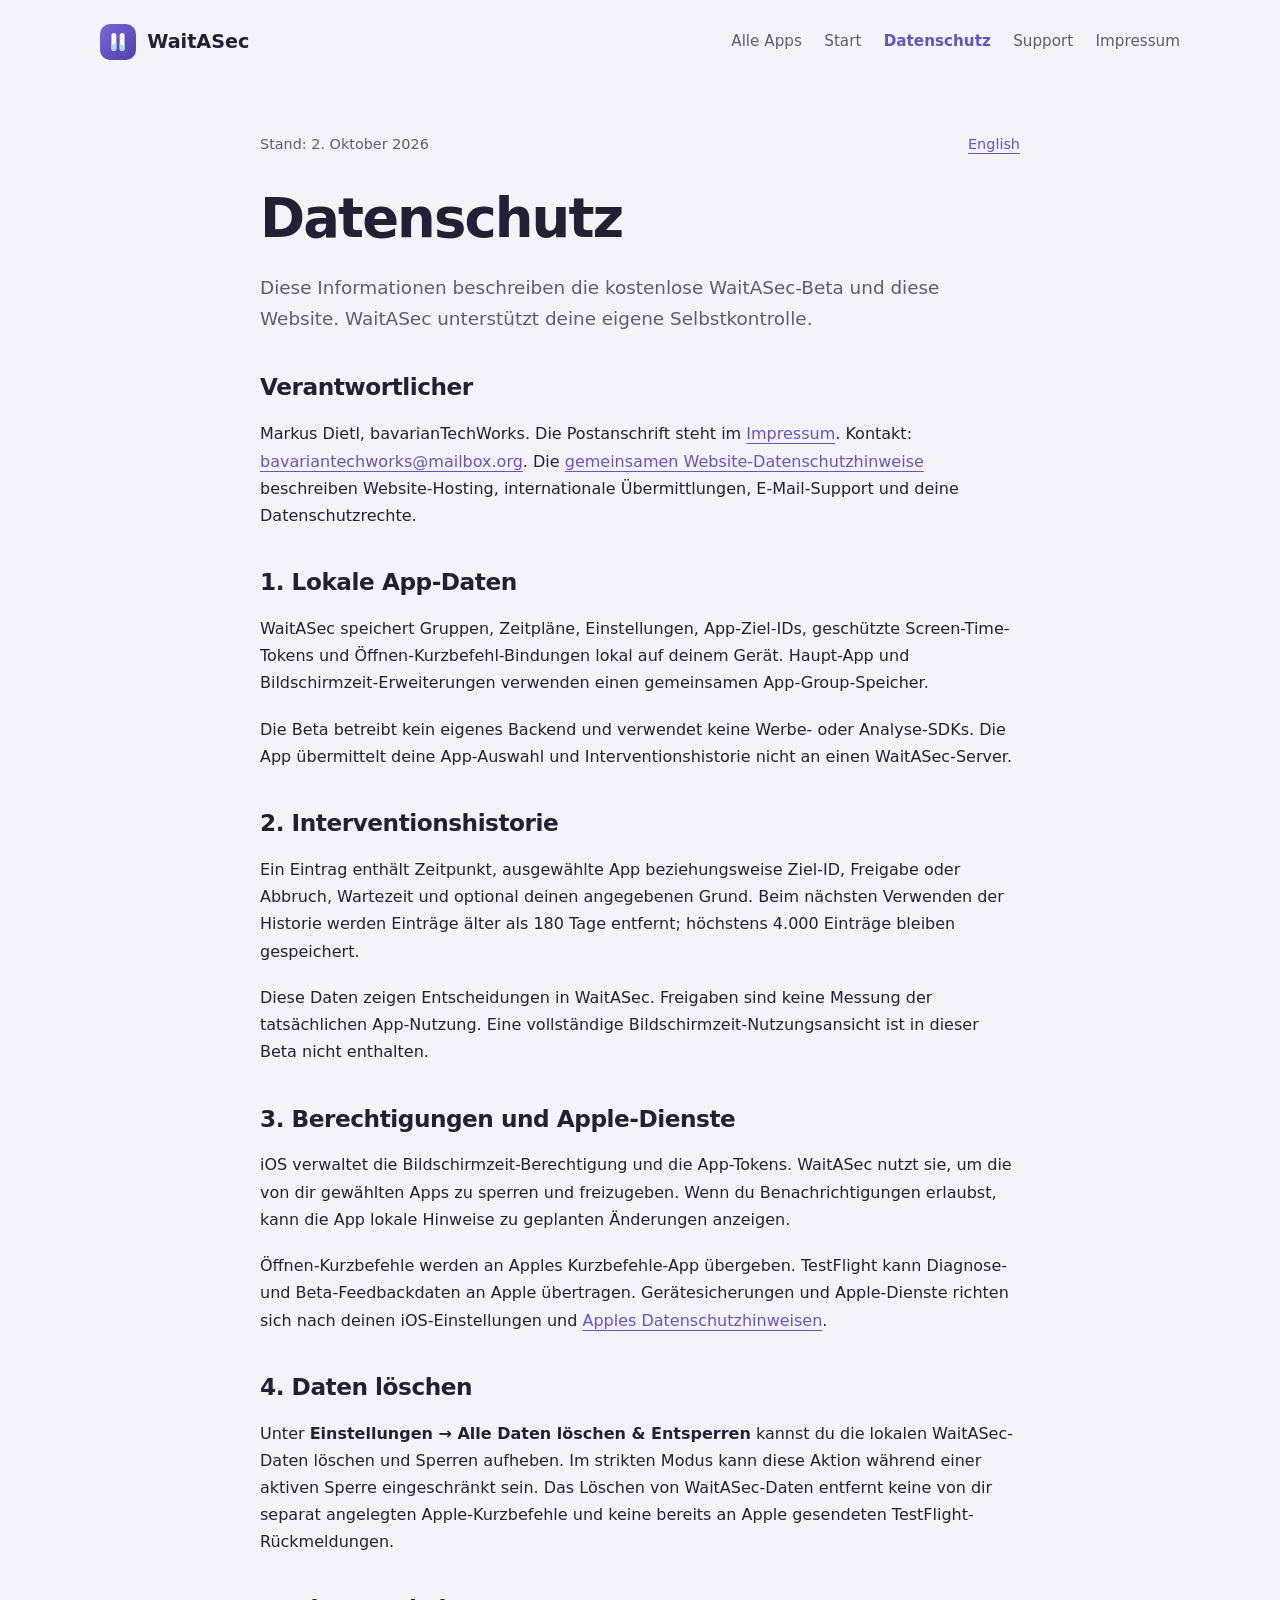
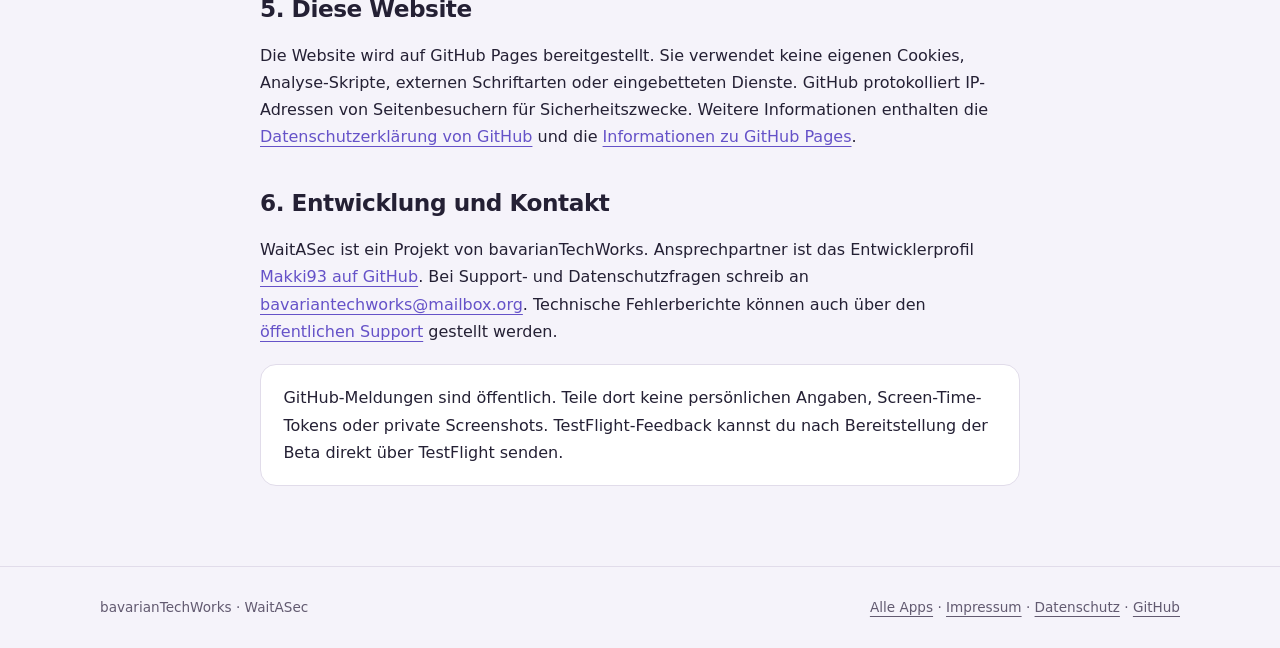
==== commit 7637e587: "Adopt pause and breathing wave icon" ====
--- a/privacy/index.html
+++ b/privacy/index.html
@@ -9,14 +9,14 @@
     />
     <meta name="theme-color" content="#6552c8" />
     <title>WaitASec — Datenschutz</title>
-    <link rel="icon" href="../icon.svg" type="image/svg+xml" />
-    <link rel="stylesheet" href="../style.css?v=20261002-2" />
+    <link rel="icon" href="../icon.svg?v=20261002-a" type="image/svg+xml" />
+    <link rel="stylesheet" href="../style.css?v=20261002-a" />
   </head>
   <body>
     <a class="skip" href="#main">Zum Inhalt</a>
     <header class="container header">
       <a class="brand" href="../"
-        ><img src="../icon.svg" alt="" width="36" height="36" />WaitASec</a
+        ><img src="../icon.svg?v=20261002-a" alt="" width="36" height="36" />WaitASec</a
       >
       <nav aria-label="Hauptnavigation">
         <a href="https://makki93.github.io/">Alle Apps</a>
--- a/style.css
+++ b/style.css
@@ -190,9 +190,7 @@
   place-items: center;
   width: 68%;
   aspect-ratio: 1;
-  border: 1px solid var(--line);
-  border-radius: 50%;
-  background: var(--surface);
+  border-radius: 28%;
   box-shadow: var(--shadow);
 }
 .orb:before,
@@ -207,15 +205,10 @@
   inset: -30%;
   opacity: 0.5;
 }
-.pause {
-  display: flex;
-  gap: 17px;
-}
-.pause span {
-  width: 18px;
-  height: 80px;
-  border-radius: 12px;
-  background: linear-gradient(var(--mint), var(--accent));
+.orb img {
+  display: block;
+  width: 100%;
+  height: auto;
 }
 .grid {
   display: grid;
